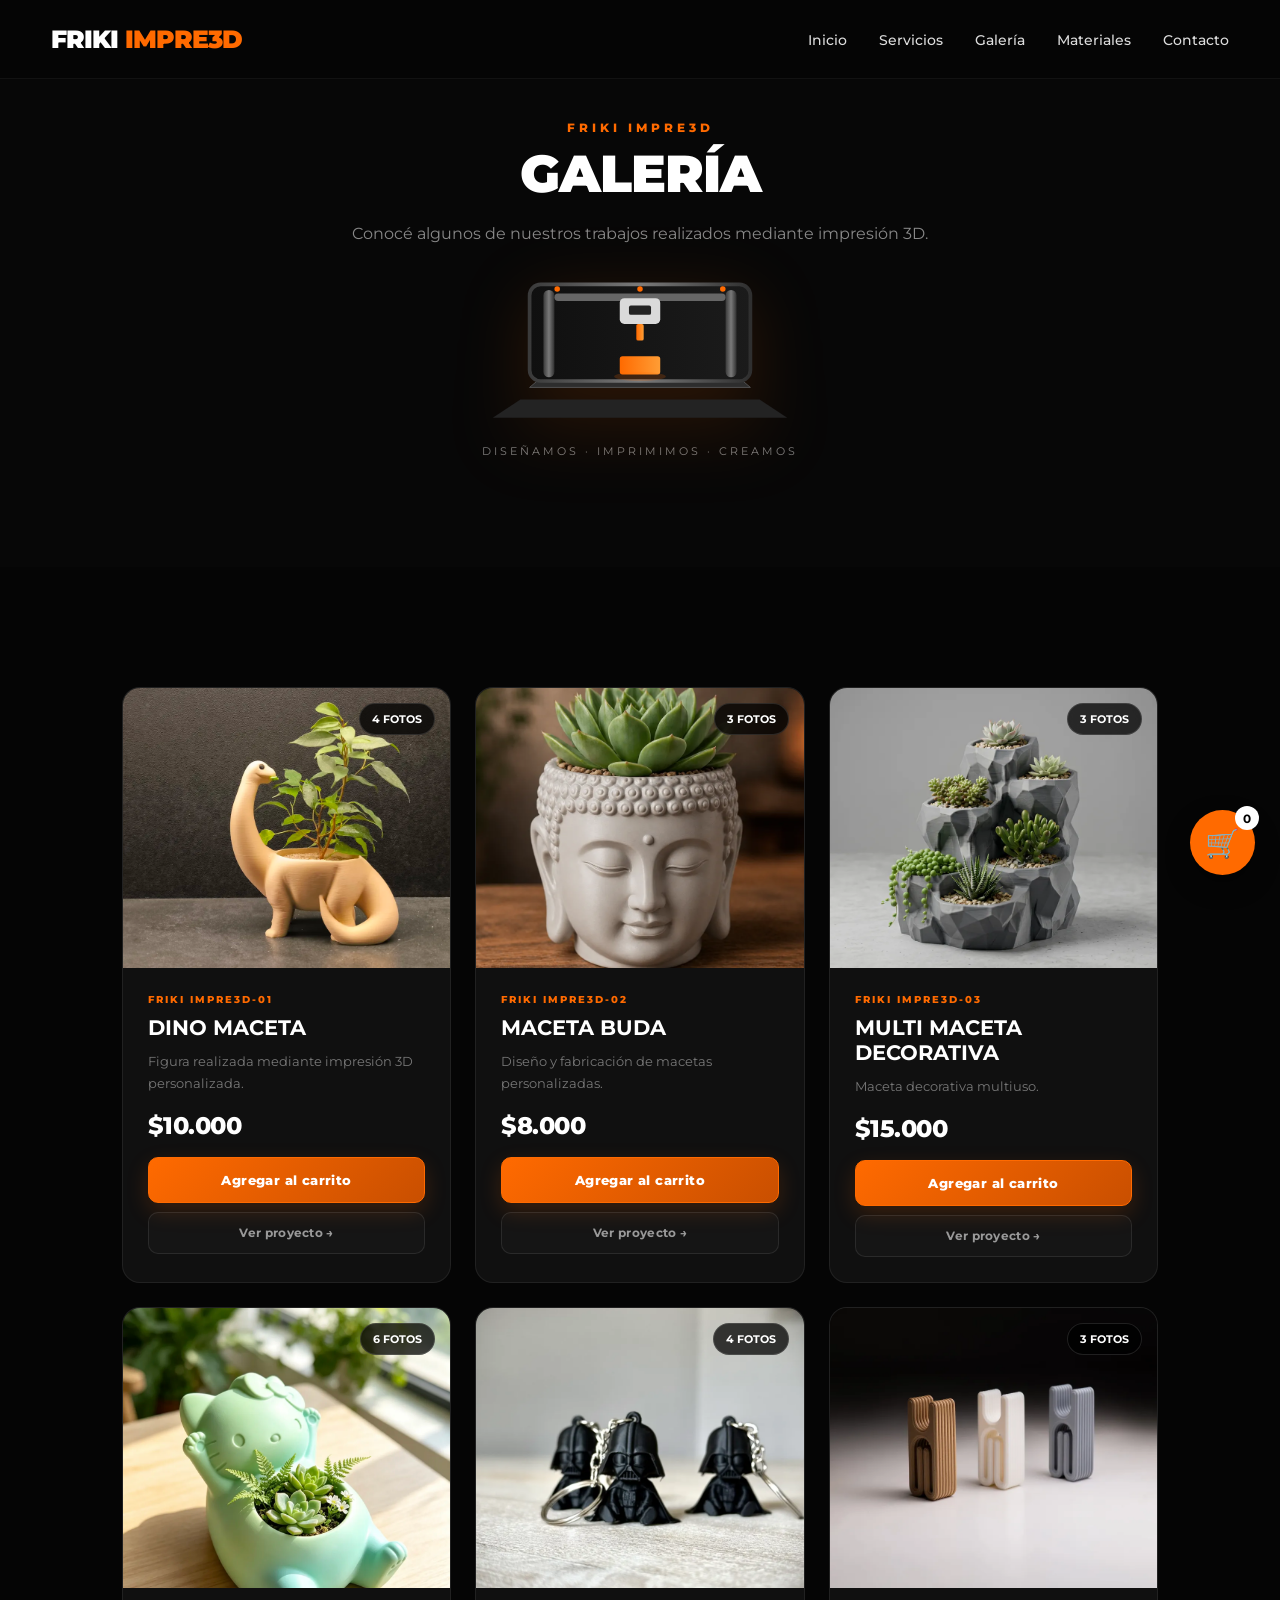
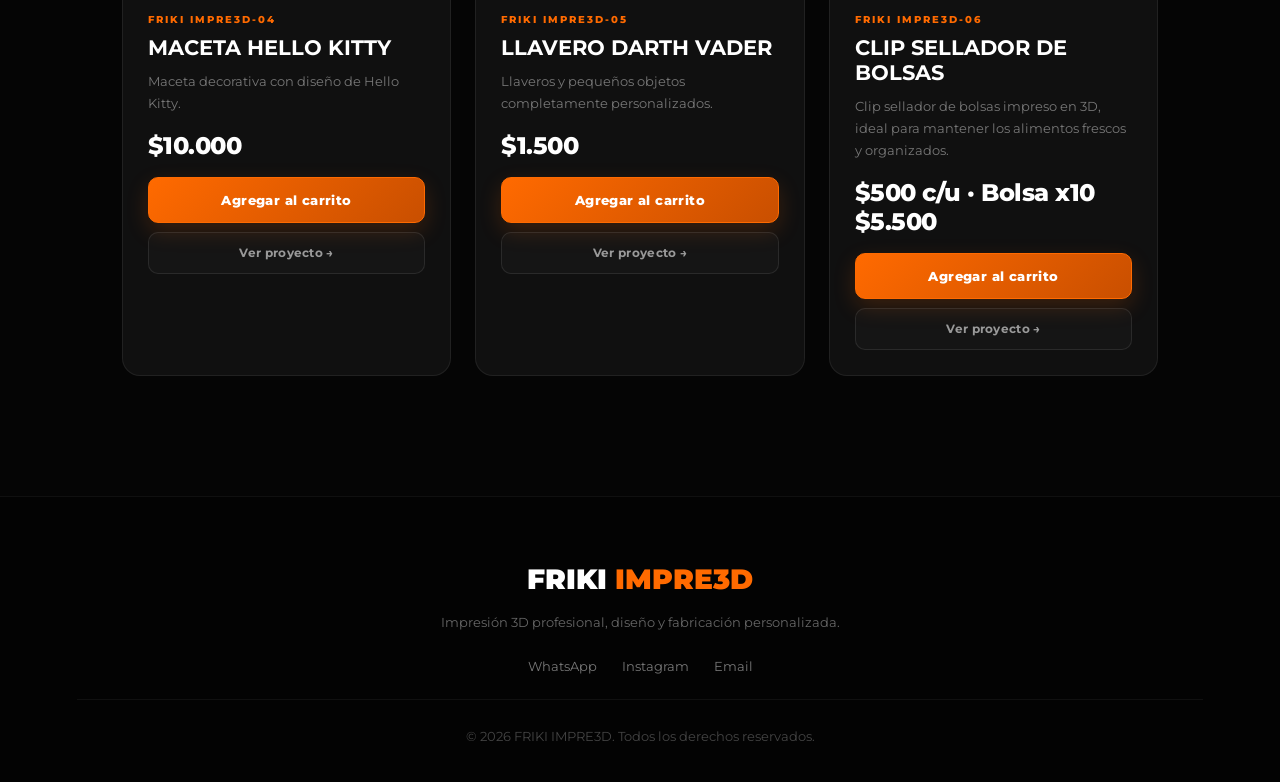
==== galeria.html @ 086f2c97 "diseño terminado" ====
<!DOCTYPE html>
<html lang="es">

<head>

    <meta charset="UTF-8">

    <meta
        name="viewport"
        content="width=device-width, initial-scale=1.0"
    >

    <meta
        name="description"
        content="Galería de trabajos de FRIKI IMPRE3D."
    >

    <meta
        name="theme-color"
        content="#070707"
    >

    <title>
        Galería | FRIKI IMPRE3D
    </title>


    <!-- GOOGLE FONT -->

    <link
        rel="preconnect"
        href="https://fonts.googleapis.com"
    >

    <link
        rel="preconnect"
        href="https://fonts.gstatic.com"
        crossorigin
    >

    <link
        href="https://fonts.googleapis.com/css2?family=Montserrat:wght@300;400;500;600;700;800;900&display=swap"
        rel="stylesheet"
    >


    <!-- CSS PRINCIPAL -->

    <link
        rel="stylesheet"
        href="styles.css"
    >

</head>


<body class="galleryPage">


<!-- =====================================================
     HEADER
===================================================== -->

<header>

    <nav>


        <!-- LOGO -->

        <a
            href="index.html"
            class="logo"
            aria-label="FRIKI IMPRE3D"
        >

            <h1>

                FRIKI

                <span>
                    IMPRE3D
                </span>

            </h1>

        </a>


        <!-- MENÚ -->

        <button
            class="menuButton"
            type="button"
            aria-label="Abrir menú"
            aria-expanded="false"
        >
            ☰
        </button>


        <ul>

            <li>

                <a href="index.html">
                    Inicio
                </a>

            </li>


            <li>

                <a href="index.html#servicios">
                    Servicios
                </a>

            </li>


            <li>

                <a
                    href="galeria.html"
                    class="active"
                >
                    Galería
                </a>

            </li>


            <li>

                <a href="index.html#materiales">
                    Materiales
                </a>

            </li>


            <li>

                <a href="index.html#contacto">
                    Contacto
                </a>

            </li>

        </ul>

    </nav>

</header>



<!-- =====================================================
     GALERÍA
===================================================== -->

<main>


    <section class="galleryPageHero">

        <div class="sectionTitle">

            <span>
                FRIKI IMPRE3D
            </span>


            <h2>
                GALERÍA
            </h2>


            <p>
                Conocé algunos de nuestros trabajos
                realizados mediante impresión 3D.
            </p>

<div class="printerHero">

    <svg class="printer3D" viewBox="0 0 500 180">

        <defs>
            <linearGradient id="frame" x1="0" x2="1">
                <stop offset="0%" stop-color="#3a3a3a"/>
                <stop offset="50%" stop-color="#7a7a7a"/>
                <stop offset="100%" stop-color="#2f2f2f"/>
            </linearGradient>

            <linearGradient id="glass" x1="0" x2="1">
                <stop offset="0%" stop-color="#101010"/>
                <stop offset="100%" stop-color="#1b1b1b"/>
            </linearGradient>

            <linearGradient id="orange" x1="0" x2="1">
                <stop offset="0%" stop-color="#ff6a00"/>
                <stop offset="100%" stop-color="#ff9d35"/>
            </linearGradient>

            <filter id="glow" x="-50%" y="-50%" width="200%" height="200%">
                <feGaussianBlur stdDeviation="3"/>
            </filter>
        </defs>

        <!-- Base -->
        <polygon points="120,145 380,145 410,165 90,165"
                 fill="#232323"/>

        <!-- Cama -->
        <polygon points="150,115 350,115 370,132 130,132"
                 fill="#2d2d2d" stroke="#555" stroke-width="1"/>

        <!-- Marco -->
        <rect x="130" y="20" width="240" height="105" rx="12"
              fill="url(#glass)" stroke="url(#frame)" stroke-width="4"/>

        <!-- Columnas -->
        <rect x="145" y="26" width="12" height="95" rx="6" fill="url(#frame)"/>
        <rect x="343" y="26" width="12" height="95" rx="6" fill="url(#frame)"/>

        <!-- Barra -->
        <rect x="157" y="30" width="186" height="8" rx="4" fill="#666"/>

        <!-- LEDs -->
        <circle cx="160" cy="25" r="3" fill="#ff6a00"/>
        <circle cx="250" cy="25" r="3" fill="#ff6a00"/>
        <circle cx="340" cy="25" r="3" fill="#ff6a00"/>

        <!-- Cabezal -->
        <g class="head3d">
            <rect x="228" y="35" width="44" height="28" rx="5"
                  fill="#dadada"/>
            <rect x="238" y="43" width="24" height="10" rx="2"
                  fill="#222"/>
            <rect x="246" y="63" width="8" height="18" rx="2"
                  fill="url(#orange)"/>
        </g>

        <!-- Filamento -->
        <line x1="250" y1="81" x2="250" y2="103"
              class="filament3d"/>

        <!-- Pieza -->
        <rect x="228" y="98" width="44" height="20" rx="3"
              fill="url(#orange)"/>

        <!-- Glow -->
        <ellipse cx="250" cy="120" rx="28" ry="5"
                 fill="#ff6a00" opacity=".18"/>

    </svg>

    <p>DISEÑAMOS · IMPRIMIMOS · CREAMOS</p>

</div>

        </div>

    </section>



    <!-- =================================================
         PROYECTOS
    ================================================== -->

    <section class="gallery galleryOnly">

        <div class="galleryGrid">



            <!-- PROYECTO 1 -->

            <article
                class="projectCard"
                onclick="openGallery(0)"
            >

                <div class="galleryImage">

                    <img
                        src="images/figura/foto1.jpg"
                        alt="DINO MACETA"
                    >

                    <span class="galleryCounter">
                        4 FOTOS
                    </span>

                </div>



                <div class="projectInfo">

                    <span>
                        FRIKI IMPRE3D-01
                    </span>


                    <h3>
                        DINO MACETA
                    </h3>


                    <p>
                        Figura realizada mediante
                        impresión 3D personalizada.
                    </p>


                    <!-- PRECIO -->

                    <div class="productPrice">
                        $10.000
                    </div>


                    <!-- COMPRAR -->

                    <button
    type="button"
    class="buyButton"
    onclick="event.stopPropagation(); agregarAlCarrito('DINO MACETA', 10000)"
>
    Agregar al carrito
</button>


                    <!-- VER PROYECTO -->

                    <button
                        type="button"
                        class="viewProject"
                        onclick="event.stopPropagation(); openGallery(0)"
                    >
                        Ver proyecto →
                    </button>

                </div>

            </article>



            <!-- PROYECTO 2 -->

            <article
                class="projectCard"
                onclick="openGallery(1)"
            >

                <div class="galleryImage">

                    <img
                        src="images/prototipo/foto1.jpg"
                        alt="Prototipo 3D"
                    >

                    <span class="galleryCounter">
                        3 FOTOS
                    </span>

                </div>



                <div class="projectInfo">

                    <span>
                        FRIKI IMPRE3D-02
                    </span>


                    <h3>
                        MACETA BUDA
                    </h3>


                    <p>
                        Diseño y fabricación de macetas
                        personalizadas.
                    </p>


                    <!-- PRECIO -->

                    <div class="productPrice">
                        $8.000
                    </div>


                    <!-- COMPRAR -->

                    <button
                        type="button"
                        class="buyButton"
                        onclick="event.stopPropagation(); agregarAlCarrito('MACETA BUDA', 8000)"
                    >
                        Agregar al carrito
                    </button>


                    <!-- VER PROYECTO -->

                    <button
                        type="button"
                        class="viewProject"
                        onclick="event.stopPropagation(); openGallery(1)"
                    >
                        Ver proyecto →
                    </button>

                </div>

            </article>



            <!-- PROYECTO 3 -->

            <article
                class="projectCard"
                onclick="openGallery(2)"
            >

                <div class="galleryImage">

                    <img
                        src="images/decoracion/foto1.jpg"
                        alt="Decoración impresa en 3D"
                    >

                    <span class="galleryCounter">
                        3 FOTOS
                    </span>

                </div>



                <div class="projectInfo">

                    <span>
                        FRIKI IMPRE3D-03
                    </span>


                    <h3>
                        MULTI MACETA DECORATIVA
                    </h3>


                    <p>
                        Maceta decorativa multiuso.
                    </p>


                    <!-- PRECIO -->

                    <div class="productPrice">
                        $15.000
                    </div>


                    <!-- COMPRAR -->

                    <button
                        type="button"
                        class="buyButton"
                        onclick="event.stopPropagation(); agregarAlCarrito('MULTI MACETA DECORATIVA', 15000)"
                    >
                        Agregar al carrito
                    </button>


                    <!-- VER PROYECTO -->

                    <button
                        type="button"
                        class="viewProject"
                        onclick="event.stopPropagation(); openGallery(2)"
                    >
                        Ver proyecto →
                    </button>

                </div>

            </article>



            <!-- PROYECTO 4 -->

            <article
                class="projectCard"
                onclick="openGallery(3)"
            >

                <div class="galleryImage">

                    <img
                        src="images/kittymaceta/foto1.jpg"
                        alt="Repuesto impreso en 3D"
                    >

                    <span class="galleryCounter">
                        6 FOTOS
                    </span>

                </div>



                <div class="projectInfo">

                    <span>
                        FRIKI IMPRE3D-04
                    </span>


                    <h3>
                        MACETA HELLO KITTY
                    </h3>


                    <p>
                        Maceta decorativa con diseño de Hello Kitty.
                    </p>


                    <!-- PRECIO -->

                    <div class="productPrice">
                        $10.000
                    </div>


                    <!-- COMPRAR -->

                    <button
                        type="button"
                        class="buyButton"
                        onclick="event.stopPropagation(); agregarAlCarrito('MACETA HELLO KITTY', 10000)"
                    >
                        Agregar al carrito
                    </button>


                    <!-- VER PROYECTO -->

                    <button
                        type="button"
                        class="viewProject"
                        onclick="event.stopPropagation(); openGallery(3)"
                    >
                        Ver proyecto →
                    </button>

                </div>

            </article>



            <!-- PROYECTO 5 -->

            <article
                class="projectCard"
                onclick="openGallery(4)"
            >

                <div class="galleryImage">

                    <img
                        src="images/llavero/foto1.jpg"
                        alt="Llavero personalizado"
                    >

                    <span class="galleryCounter">
                        4 FOTOS
                    </span>

                </div>



                <div class="projectInfo">

                    <span>
                        FRIKI IMPRE3D-05
                    </span>


                    <h3>
                        LLAVERO DARTH VADER
                    </h3>


                    <p>
                        Llaveros y pequeños objetos
                        completamente personalizados.
                    </p>


                    <!-- PRECIO -->

                    <div class="productPrice">
                        $1.500
                    </div>


                    <!-- COMPRAR -->

                    <button
                        type="button"
                        class="buyButton"
                        onclick="event.stopPropagation(); agregarAlCarrito('LLAVERO DARTH VADER', 1500)"
                    >
                        Agregar al carrito
                    </button>


                    <!-- VER PROYECTO -->

                    <button
                        type="button"
                        class="viewProject"
                        onclick="event.stopPropagation(); openGallery(4)"
                    >
                        Ver proyecto →
                    </button>

                </div>

            </article>



            <!-- PROYECTO 6 -->

            <article
                class="projectCard"
                onclick="openGallery(5)"
            >

                <div class="galleryImage">

                    <img
                        src="images/clip/foto1.jpg"
                        alt="CLIP SELLADOR DE BOLSAS"
                    >

                    <span class="galleryCounter">
                        3 FOTOS
                    </span>

                </div>



                <div class="projectInfo">

                    <span>
                        FRIKI IMPRE3D-06
                    </span>


                    <h3>
                        CLIP SELLADOR DE BOLSAS
                    </h3>


                    <p>
                        Clip sellador de bolsas impreso en 3D, ideal para mantener los alimentos frescos y organizados.
                    </p>


                    <!-- PRECIO -->

                    <div class="productPrice">
                        $500 c/u · Bolsa x10 $5.500
                    </div>


                    <!-- COMPRAR -->

                    <button
                        type="button"
                        class="buyButton"
                        onclick="event.stopPropagation(); agregarAlCarrito('CLIP SELLADOR DE BOLSAS', 500)"
                    >
                        Agregar al carrito
                    </button>


                    <!-- VER PROYECTO -->

                    <button
                        type="button"
                        class="viewProject"
                        onclick="event.stopPropagation(); openGallery(5)"
                    >
                        Ver proyecto →
                    </button>

                </div>

            </article>



        </div>

    </section>


</main>



<!-- =====================================================
     FOOTER
===================================================== -->

<footer>


    <div class="footerLogo">

        <h2>

            FRIKI

            <span>
                IMPRE3D
            </span>

        </h2>

    </div>



    <p>
        Impresión 3D profesional,
        diseño y fabricación personalizada.
    </p>



    <div class="footerSocial">

        <a href="index.html#contacto">
            WhatsApp
        </a>

        <a href="#">
            Instagram
        </a>

        <a href="index.html#contacto">
            Email
        </a>

    </div>



    <p class="copyright">

        © 2026 FRIKI IMPRE3D.
        Todos los derechos reservados.

    </p>


</footer>



<!-- =====================================================
     MODAL DE GALERÍA
===================================================== -->

<div
    class="galleryModal"
    id="galleryModal"
>


    <div class="modalBackground"></div>


    <div class="modalContent">


        <button
            type="button"
            class="closeGallery"
            onclick="closeGallery()"
            aria-label="Cerrar galería"
        >
            ×
        </button>



        <div class="modalHeader">

            <span id="modalCategory">
                TRABAJO
            </span>


            <h2 id="modalTitle">
                Proyecto
            </h2>

        </div>



        <div class="mainPhoto">


            <img
                id="modalImage"
                src=""
                alt="Imagen del proyecto"
            >



            <button
                type="button"
                class="galleryArrow prev"
                onclick="previousPhoto(event)"
                aria-label="Foto anterior"
            >
                ‹
            </button>



            <button
                type="button"
                class="galleryArrow next"
                onclick="nextPhoto(event)"
                aria-label="Foto siguiente"
            >
                ›
            </button>


        </div>



        <div
            class="photoCounter"
            id="photoCounter"
        >
            1 / 1
        </div>



        <div
            class="thumbnails"
            id="thumbnails"
        ></div>


    </div>

</div>



<!-- =====================================================
     JAVASCRIPT
===================================================== -->
<!-- CARRITO -->

<div class="cartButton" onclick="toggleCarrito()">
    🛒 <span id="cartCount">0</span>
</div>

<div id="carritoPanel" class="carritoPanel">

    <div class="carritoHeader">
        <h3>Mi carrito</h3>
        <button onclick="toggleCarrito()">✕</button>
    </div>

    <div id="listaCarrito" class="listaCarrito">
        <p class="carritoVacio">Tu carrito está vacío</p>
    </div>

    <div class="carritoFooter">

        <h3>
            Total: $<span id="totalCarrito">0</span>
        </h3>

        <button class="btn" onclick="finalizarCompra()">
            Finalizar compra
        </button>

    </div>

</div>

<script src="script.js"></script>


</body>

</html>
---- styles.css ----
/* =========================================================
   FRIKI IMPRE3D
   STYLES.CSS COMPLETO
   Versión limpia y optimizada
========================================================= */


/* =========================================================
   VARIABLES
========================================================= */

:root {

    --orange: #ff6a00;
    --orange-light: #ff8a32;
    --orange-dark: #c94f00;

    --black: #050505;
    --black2: #090909;
    --black3: #101010;
    --black4: #151515;

    --gray: #999;
    --gray-light: #c8c8c8;

    --border: rgba(255,255,255,.08);
    --orange-border: rgba(255,106,0,.35);

    --shadow:
        0 20px 60px rgba(0,0,0,.5);
}


/* =========================================================
   RESET
========================================================= */

* {
    margin: 0;
    padding: 0;
    box-sizing: border-box;
}

html {
    scroll-behavior: smooth;
}

body {

    font-family:
        'Montserrat',
        sans-serif;

    background: #070707;

    color: #fff;

    overflow-x: hidden;
}

body::-webkit-scrollbar {
    width: 8px;
}

body::-webkit-scrollbar-track {
    background: #050505;
}

body::-webkit-scrollbar-thumb {

    background: #292929;

    border-radius: 10px;
}

body::-webkit-scrollbar-thumb:hover {
    background: var(--orange);
}

img {
    max-width: 100%;
    display: block;
}

button,
input,
textarea {
    font-family: inherit;
}

a {
    color: inherit;
}


/* =========================================================
   LOADER
========================================================= */

#loader {

    position: fixed;

    inset: 0;

    width: 100%;
    height: 100vh;

    min-height: 600px;

    z-index: 99999;

    display: flex;

    flex-direction: column;

    justify-content: center;

    align-items: center;

    overflow: hidden;

    background:

        radial-gradient(
            circle at center,
            rgba(255,106,0,.07),
            transparent 30%
        ),

        #030303;

    opacity: 1;

    visibility: visible;

    transition:
        opacity 1.2s ease,
        visibility 1.2s ease;
}

#loader.hidden {

    opacity: 0;

    visibility: hidden;

    pointer-events: none;
}


/* =========================================================
   FONDO DEL LOADER
========================================================= */

.loaderBackground {

    position: absolute;

    inset: 0;

    background:

        linear-gradient(
            rgba(255,255,255,.015) 1px,
            transparent 1px
        ),

        linear-gradient(
            90deg,
            rgba(255,255,255,.015) 1px,
            transparent 1px
        );

    background-size: 50px 50px;

    mask-image:

        linear-gradient(
            to bottom,
            transparent,
            #000,
            transparent
        );

    pointer-events: none;
}


/* =========================================================
   IMPRESORA
========================================================= */

.printer {

    position: relative;

    width: min(720px,90vw);

    height: 430px;

    border-radius: 18px;

    background:

        linear-gradient(
            145deg,
            #171717,
            #090909
        );

    border:
        1px solid
        rgba(255,255,255,.1);

    box-shadow:

        0 35px 100px
        rgba(0,0,0,.8),

        inset 0 1px 0
        rgba(255,255,255,.05);

    overflow: hidden;
}

.printer::before {

    content: "";

    position: absolute;

    inset: -2px;

    border-radius: 20px;

    border:
        1px solid
        rgba(255,106,0,.18);

    pointer-events: none;
}


/* =========================================================
   MARCO
========================================================= */

.frameLeft,
.frameRight,
.frameTop {

    position: absolute;

    background:

        linear-gradient(
            90deg,
            #202020,
            #444,
            #171717
        );

    box-shadow:
        0 0 15px rgba(0,0,0,.8);
}

.frameLeft {

    left: 34px;
    top: 25px;

    width: 14px;
    height: 340px;

    border-radius: 8px;
}

.frameRight {

    right: 34px;
    top: 25px;

    width: 14px;
    height: 340px;

    border-radius: 8px;
}

.frameTop {

    left: 34px;
    top: 25px;

    width: calc(100% - 68px);
    height: 14px;

    border-radius: 8px;
}


/* =========================================================
   RIEL
========================================================= */

.rail {

    position: absolute;

    top: 76px;
    left: 70px;

    width: calc(100% - 140px);
    height: 7px;

    border-radius: 10px;

    background:

        linear-gradient(
            90deg,
            #292929,
            #555,
            #292929
        );

    box-shadow:

        0 2px 8px
        rgba(0,0,0,.8),

        0 0 5px
        rgba(255,255,255,.08);
}


/* =========================================================
   CABEZAL
========================================================= */

.head {

    position: absolute;

    top: 56px;
    left: 8%;

    width: 72px;
    height: 88px;

    transform: translateX(-50%);

    z-index: 10;

    border-radius:
        9px 9px 13px 13px;

    background:

        linear-gradient(
            145deg,
            #303030,
            #111
        );

    border:
        1px solid
        #454545;

    box-shadow:

        0 8px 18px
        rgba(0,0,0,.8),

        inset 0 1px 0
        rgba(255,255,255,.1);

    transition:
        left .05s linear;
}


/* =========================================================
   PARTE FRONTAL DEL CABEZAL
========================================================= */

.head::before {

    content: "";

    position: absolute;

    left: 10px;
    right: 10px;

    top: 12px;

    height: 38px;

    border-radius: 6px;

    background:

        linear-gradient(
            180deg,
            #191919,
            #080808
        );

    border:
        1px solid
        rgba(255,255,255,.06);
}


/* =========================================================
   FAN
========================================================= */

.fan {

    position: absolute;

    z-index: 3;

    top: 17px;
    left: 50%;

    width: 30px;
    height: 30px;

    transform: translateX(-50%);

    border-radius: 50%;

    border:
        3px solid
        #333;

    background: #080808;

    box-shadow:
        inset 0 0 8px #000;
}

.fan::before,
.fan::after {

    content: "";

    position: absolute;

    left: 50%;
    top: 50%;

    width: 18px;
    height: 4px;

    border-radius: 4px;

    background: #555;

    transform:
        translate(-50%,-50%)
        rotate(45deg);
}

.fan::after {

    transform:
        translate(-50%,-50%)
        rotate(-45deg);
}


/* =========================================================
   BOQUILLA
========================================================= */

.nozzle {

    position: absolute;

    z-index: 5;

    left: 50%;
    bottom: -22px;

    width: 20px;
    height: 25px;

    transform: translateX(-50%);

    background:

        linear-gradient(
            90deg,
            #555,
            #222,
            #666
        );

    clip-path:

        polygon(
            15% 0,
            85% 0,
            85% 65%,
            58% 65%,
            58% 100%,
            42% 100%,
            42% 65%,
            15% 65%
        );

    filter:
        drop-shadow(
            0 0 5px
            rgba(255,106,0,.6)
        );
}

.nozzle::after {

    content: "";

    position: absolute;

    bottom: 0;
    left: 50%;

    width: 7px;
    height: 7px;

    transform: translateX(-50%);

    border-radius: 50%;

    background: var(--orange);

    box-shadow:
        0 0 12px
        var(--orange);
}


/* =========================================================
   FILAMENTO
========================================================= */

.filament {

    position: absolute;

    z-index: 4;

    left: 50%;
    bottom: -75px;

    width: 5px;
    height: 55px;

    transform: translateX(-50%);

    transform-origin: top center;

    border-radius: 10px;

    background:

        linear-gradient(
            to bottom,
            #fff3df 0%,
            var(--orange) 18%,
            #ff7200 55%,
            #d94d00 100%
        );

    box-shadow:

        0 0 5px
        rgba(255,106,0,.9),

        0 0 12px
        rgba(255,106,0,.5);

    opacity: 0;
}


/* =========================================================
   MATERIAL RECIÉN IMPRESO
========================================================= */

.filament::after {

    content: "";

    position: absolute;

    left: 50%;
    bottom: -3px;

    width: 12px;
    height: 5px;

    transform: translateX(-50%);

    border-radius: 50%;

    background: var(--orange);

    box-shadow:

        0 0 8px
        var(--orange),

        0 0 18px
        rgba(255,106,0,.6);

    animation:
        depositedPlastic
        .3s
        ease-in-out
        infinite alternate;
}

@keyframes depositedPlastic {

    from {

        width: 8px;

        opacity: .6;
    }

    to {

        width: 16px;

        opacity: 1;
    }
}


/* =========================================================
   HUMO
========================================================= */

.smoke {

    position: absolute;

    left: 50%;
    bottom: -10px;

    width: 9px;
    height: 9px;

    border-radius: 50%;

    background:
        rgba(255,255,255,.12);

    filter: blur(4px);

    opacity: .4;
}

.smoke1 {

    animation:
        smokeAnimation
        2s
        infinite;
}

.smoke2 {

    animation:
        smokeAnimation
        2.4s
        .5s
        infinite;
}

@keyframes smokeAnimation {

    0% {

        opacity: 0;

        transform:
            translate(-50%,0)
            scale(.5);
    }

    25% {
        opacity: .35;
    }

    100% {

        opacity: 0;

        transform:
            translate(
                calc(-50% + 18px),
                -55px
            )
            scale(2.5);
    }
}


/* =========================================================
   CAMA
========================================================= */

.bed {

    position: absolute;

    left: 70px;
    right: 70px;
    bottom: 38px;

    height: 100px;

    border-radius:
        8px 8px 4px 4px;

    background:

        linear-gradient(
            180deg,
            #303030,
            #151515
        );

    border:
        1px solid
        #444;

    box-shadow:

        0 10px 20px
        rgba(0,0,0,.8),

        inset 0 3px 5px
        rgba(255,255,255,.05);
}


/* =========================================================
   GRID
========================================================= */

.grid {

    position: absolute;

    inset: 0;

    opacity: .25;

    background-image:

        linear-gradient(
            rgba(255,255,255,.12) 1px,
            transparent 1px
        ),

        linear-gradient(
            90deg,
            rgba(255,255,255,.12) 1px,
            transparent 1px
        );

    background-size: 25px 25px;
}


/* =========================================================
   ÁREA IMPRESA
========================================================= */

.printedArea {

    position: absolute;

    left: 12%;
    right: 12%;
    bottom: 15px;

    height: 60px;

    display: flex;

    align-items: flex-end;
    justify-content: center;

    overflow: hidden;
}


/* =========================================================
   LOGO IMPRESO
========================================================= */

#logoPrint {

    position: relative;

    z-index: 4;

    margin: 0;
    padding: 0;

    font-size:
        clamp(24px,5vw,46px);

    font-weight: 900;

    letter-spacing: 2px;

    color: var(--orange);

    line-height: 1;

    text-align: center;

    white-space: nowrap;

    text-shadow:

        0 0 6px
        rgba(255,106,0,.6),

        0 0 18px
        rgba(255,106,0,.25);

    opacity: 1;
}


/* =========================================================
   FILAMENTO DEPOSITADO
========================================================= */

.printedFilament {

    position: absolute;

    left: 12%;
    bottom: 12px;

    width: 0%;
    height: 5px;

    border-radius: 10px;

    background:

        linear-gradient(
            90deg,
            #c94f00,
            #ff6a00,
            #ff9b52,
            #ff6a00
        );

    box-shadow:

        0 0 6px
        rgba(255,106,0,.8),

        0 0 14px
        rgba(255,106,0,.35);

    opacity: .95;

    z-index: 3;

    transform-origin: left center;
}

.printedFilament::before,
.printedFilament::after {

    content: "";

    position: absolute;

    left: 0;

    width: 100%;
    height: 3px;

    border-radius: 10px;

    background: var(--orange);

    opacity: .5;
}

.printedFilament::before {
    top: -4px;
}

.printedFilament::after {
    top: 5px;
}


/* =========================================================
   LEDS
========================================================= */

.led {

    position: absolute;

    width: 8px;
    height: 8px;

    border-radius: 50%;

    z-index: 20;

    background: #333;

    box-shadow:
        inset 0 0 3px #000;
}

.led1 {

    top: 45px;
    left: 54px;
}

.led2 {

    top: 45px;
    right: 54px;
}

.led3 {

    top: 45px;
    left: 50%;

    transform: translateX(-50%);
}

#loader.printing .led {

    background: var(--orange);

    box-shadow:
        0 0 10px
        var(--orange);
}


/* =========================================================
   PANEL DE CARGA
========================================================= */

.loadingPanel {

    width: min(620px,88vw);

    margin-top: 40px;

    text-align: center;
}

.loadingPanel h2 {

    margin: 0 0 10px;

    font-size:
        clamp(17px,2vw,24px);

    font-weight: 800;

    letter-spacing: 3px;

    color: #fff;
}

.loadingPanel p {

    margin-bottom: 22px;

    color: #777;

    font-size: 13px;
}


/* =========================================================
   PROGRESO
========================================================= */

.progress {

    width: 100%;
    height: 10px;

    overflow: hidden;

    border-radius: 20px;

    background: #1a1a1a;

    border:
        1px solid
        rgba(255,255,255,.06);

    box-shadow:
        inset 0 2px 5px
        rgba(0,0,0,.8);
}

.progressBar {

    width: 0%;
    height: 100%;

    border-radius: 20px;

    background:

        linear-gradient(
            90deg,
            var(--orange-dark),
            var(--orange),
            #ffad72
        );

    box-shadow:
        0 0 12px
        rgba(255,106,0,.8);

    transition:
        width .08s linear;
}

#percent {

    display: block;

    margin-top: 10px;

    color: var(--orange);

    font-weight: 700;

    font-size: 13px;
}


/* =========================================================
   EFECTO FINAL LOADER
========================================================= */

#loader.finished {

    background:

        radial-gradient(
            circle,
            rgba(255,106,0,.12),
            #030303 55%
        );
}

#loader.finished .printer {

    animation:
        printerFinish
        1s
        ease;
}

@keyframes printerFinish {

    0% {

        transform: scale(1);
    }

    50% {

        transform: scale(1.025);

        box-shadow:

            0 35px 100px
            rgba(255,106,0,.2);
    }

    100% {

        transform: scale(1);
    }
}


/* =========================================================
   SITIO
========================================================= */

#site {

    min-height: 100vh;

    opacity: 0;

    visibility: hidden;

    transform: translateY(15px);

    background: #070707;

    transition:

        opacity 1.2s ease,
        transform 1.2s ease,
        visibility 1.2s ease;
}

#site.siteVisible {

    opacity: 1;

    visibility: visible;

    transform: translateY(0);
}


/* =========================================================
   HEADER
========================================================= */

header {

    position: fixed;

    top: 0;
    left: 0;

    width: 100%;

    z-index: 5000;

    background:
        rgba(5,5,5,.82);

    backdrop-filter: blur(18px);
    -webkit-backdrop-filter: blur(18px);

    border-bottom:
        1px solid
        rgba(255,255,255,.05);
}

nav {

    width: min(1200px,92%);

    min-height: 78px;

    margin: auto;

    display: flex;

    align-items: center;

    justify-content: space-between;
}


/* =========================================================
   LOGO NAV
========================================================= */

.logo {
    text-decoration: none;
}

.logo h1 {

    font-size: 25px;

    font-weight: 900;

    letter-spacing: -1px;
}

.logo h1 span {
    color: var(--orange);
}


/* =========================================================
   MENU
========================================================= */

nav ul {

    display: flex;

    align-items: center;

    gap: 32px;

    list-style: none;
}

nav ul a {

    position: relative;

    text-decoration: none;

    color: #ddd;

    font-size: 14px;

    font-weight: 500;

    transition: .3s;
}

nav ul a::after {

    content: "";

    position: absolute;

    left: 0;
    bottom: -8px;

    width: 0;
    height: 2px;

    background: var(--orange);

    transition: .3s;
}

nav ul a:hover {
    color: #fff;
}

nav ul a:hover::after {
    width: 100%;
}


/* =========================================================
   MOBILE MENU
========================================================= */

.menuButton {

    display: none;

    border: 0;

    background: none;

    color: #fff;

    font-size: 28px;

    cursor: pointer;
}


/* =========================================================
   HERO
========================================================= */

.hero {

    position: relative;

    min-height: 100vh;

    display: flex;

    align-items: center;
    justify-content: center;

    overflow: hidden;

    background:

        radial-gradient(
            circle at 75% 50%,
            rgba(255,106,0,.12),
            transparent 30%
        ),

        radial-gradient(
            circle at 20% 30%,
            rgba(255,255,255,.04),
            transparent 30%
        ),

        #060606;
}

.hero::before {

    content: "";

    position: absolute;

    inset: 0;

    background-image:

        linear-gradient(
            rgba(255,255,255,.025) 1px,
            transparent 1px
        ),

        linear-gradient(
            90deg,
            rgba(255,255,255,.025) 1px,
            transparent 1px
        );

    background-size: 60px 60px;

    mask-image:

        linear-gradient(
            to bottom,
            transparent,
            #000 25%,
            #000 75%,
            transparent
        );
}

.heroOverlay {

    position: absolute;

    inset: 0;

    background:

        radial-gradient(
            ellipse at center,
            transparent 20%,
            rgba(0,0,0,.7) 100%
        );
}

.heroContent {

    position: relative;

    z-index: 3;

    width: min(900px,90%);

    text-align: center;

    padding-top: 80px;
}

.miniTitle {

    display: inline-block;

    margin-bottom: 20px;

    color: var(--orange);

    font-size: 13px;

    font-weight: 800;

    letter-spacing: 4px;
}

.hero h2 {

    max-width: 900px;

    margin: auto;

    font-size:
        clamp(42px,7vw,82px);

    line-height: .98;

    font-weight: 900;

    letter-spacing: -3px;
}

.hero p {

    max-width: 720px;

    margin: 28px auto 35px;

    color: #aaa;

    font-size:
        clamp(15px,2vw,18px);

    line-height: 1.8;
}

.heroButtons {

    display: flex;

    justify-content: center;

    gap: 15px;

    flex-wrap: wrap;
}

.heroPrinterGlow {

    position: absolute;

    width: 500px;
    height: 500px;

    right: -150px;
    top: 30%;

    border-radius: 50%;

    background:
        rgba(255,106,0,.08);

    filter: blur(80px);

    pointer-events: none;
}


/* =========================================================
   BOTONES
========================================================= */

.btn,
.btnSecondary {

    display: inline-flex;

    align-items: center;
    justify-content: center;

    min-height: 52px;

    padding: 0 28px;

    border-radius: 10px;

    text-decoration: none;

    font-size: 14px;

    font-weight: 800;

    transition:

        transform .25s ease,
        box-shadow .25s ease,
        background .25s ease,
        border-color .25s ease;
}

.btn {

    background: var(--orange);

    color: #fff;

    border:
        1px solid
        var(--orange);

    box-shadow:
        0 10px 30px
        rgba(255,106,0,.18);
}

.btn:hover {

    transform: translateY(-3px);

    background: var(--orange-light);

    box-shadow:
        0 15px 40px
        rgba(255,106,0,.35);
}

.btnSecondary {

    color: #fff;

    background:
        rgba(255,255,255,.03);

    border:
        1px solid
        rgba(255,255,255,.15);
}

.btnSecondary:hover {

    transform: translateY(-3px);

    border-color: var(--orange);

    color: var(--orange);
}


/* =========================================================
   SECCIONES
========================================================= */

section {

    position: relative;

    padding: 120px 6%;
}


/* =========================================================
   TITULOS
========================================================= */

.sectionTitle {

    max-width: 850px;

    margin: 0 auto 65px;

    text-align: center;
}

.sectionTitle > span {

    display: block;

    margin-bottom: 12px;

    color: var(--orange);

    font-size: 12px;

    font-weight: 800;

    letter-spacing: 4px;
}

.sectionTitle h2 {

    margin-bottom: 18px;

    font-size:
        clamp(32px,5vw,52px);

    line-height: 1.05;

    font-weight: 900;

    letter-spacing: -1px;
}

.sectionTitle p {

    color: #888;

    line-height: 1.8;
}


/* =========================================================
   SERVICIOS
========================================================= */

.services {

    background:

        linear-gradient(
            180deg,
            #070707,
            #0b0b0b
        );
}

.cards {

    width: min(1200px,100%);

    margin: auto;

    display: grid;

    grid-template-columns:
        repeat(
            auto-fit,
            minmax(240px,1fr)
        );

    gap: 20px;
}

.card {

    position: relative;

    padding: 35px 30px;

    min-height: 210px;

    border-radius: 16px;

    background:

        linear-gradient(
            145deg,
            #151515,
            #0c0c0c
        );

    border:
        1px solid
        rgba(255,255,255,.07);

    overflow: hidden;

    transition:

        transform .35s ease,
        border-color .35s ease,
        box-shadow .35s ease;
}

.card::before {

    content: "";

    position: absolute;

    left: 0;
    top: 0;

    width: 100%;
    height: 2px;

    background:

        linear-gradient(
            90deg,
            transparent,
            var(--orange),
            transparent
        );

    opacity: 0;

    transition: .35s;
}

.card:hover {

    transform: translateY(-10px);

    border-color:
        rgba(255,106,0,.35);

    box-shadow:
        0 20px 50px
        rgba(0,0,0,.45);
}

.card:hover::before {
    opacity: 1;
}

.card .icon {

    width: 50px;
    height: 50px;

    margin-bottom: 20px;

    display: flex;

    align-items: center;
    justify-content: center;

    border-radius: 12px;

    background:
        rgba(255,106,0,.08);

    border:
        1px solid
        rgba(255,106,0,.15);

    font-size: 24px;
}

.card h3 {

    margin-bottom: 12px;

    color: #fff;

    font-size: 20px;
}

.card p {

    color: #858585;

    font-size: 14px;

    line-height: 1.7;
}


/* =========================================================
   STATS
========================================================= */

.stats {

    width: min(1000px,100%);

    margin: 70px auto 0;

    display: grid;

    grid-template-columns:
        repeat(4,1fr);

    gap: 20px;
}

.stat {

    padding: 25px;

    text-align: center;

    border-top:
        1px solid
        rgba(255,106,0,.25);
}

.stat strong {

    display: block;

    margin-bottom: 8px;

    color: var(--orange);

    font-size:
        clamp(32px,5vw,48px);

    font-weight: 900;
}

.stat span {

    color: #777;

    font-size: 13px;
}


/* =========================================================
   GALERÍA
========================================================= */

.gallery {
    background: #050505;
}

.galleryGrid {

    width: min(1200px,92%);

    margin: auto;

    display: grid;

    grid-template-columns:
        repeat(3,1fr);

    gap: 24px;
}

.projectCard {

    position: relative;

    padding: 0;

    overflow: hidden;

    cursor: pointer;

    background: #101010;

    border:
        1px solid
        rgba(255,255,255,.07);

    border-radius: 18px;

    transition:

        transform .35s ease,
        border-color .35s ease,
        box-shadow .35s ease;
}

.projectCard:hover {

    transform: translateY(-8px);

    border-color:
        rgba(255,106,0,.45);

    box-shadow:
        0 25px 60px
        rgba(0,0,0,.55);
}

.galleryImage {

    position: relative;

    width: 100%;
    height: 280px;

    overflow: hidden;

    background: #151515;
}

.galleryImage img {

    width: 100%;
    height: 100%;

    object-fit: cover;

    transition:

        transform .6s ease,
        filter .6s ease;
}

.projectCard:hover
.galleryImage img {

    transform: scale(1.08);

    filter: brightness(.72);
}

.galleryCounter {

    position: absolute;

    top: 15px;
    right: 15px;

    z-index: 3;

    padding: 8px 12px;

    border-radius: 20px;

    background:
        rgba(0,0,0,.75);

    border:
        1px solid
        rgba(255,255,255,.12);

    backdrop-filter: blur(10px);

    color: #fff;

    font-size: 11px;

    font-weight: 700;
}

.projectInfo {
    padding: 25px;
}

.projectInfo > span {

    display: block;

    margin-bottom: 9px;

    color: var(--orange);

    font-size: 10px;

    font-weight: 800;

    letter-spacing: 2px;
}

.projectInfo h3 {

    margin-bottom: 10px;

    color: #fff;

    font-size: 21px;
}

.projectInfo p {

    margin-bottom: 18px;

    color: #777;

    font-size: 13px;

    line-height: 1.7;
}


/* =========================================================
   BOTÓN VER PROYECTO
========================================================= */

.viewProject {

    width: 100%;

    min-height: 42px;

    margin-top: 9px;

    padding: 0 16px;

    display: flex;

    align-items: center;
    justify-content: center;

    border:
        1px solid
        rgba(255,255,255,.09);

    border-radius: 10px;

    background:
        rgba(255,255,255,.025);

    color: #999;

    font-family: inherit;

    font-size: 12px;

    font-weight: 700;

    letter-spacing: .3px;

    cursor: pointer;

    transition:

        color .25s ease,
        background .25s ease,
        border-color .25s ease,
        transform .25s ease;
}

.viewProject:hover {

    transform: translateY(-1px);

    color: var(--orange);

    background:
        rgba(255,106,0,.06);

    border-color:
        rgba(255,106,0,.3);
}


/* =========================================================
   PRODUCTOS — PRECIO Y BOTÓN COMPRAR
========================================================= */

.productPrice {

    margin-top: 18px;

    color: #fff;

    font-size: 24px;

    font-weight: 800;

    letter-spacing: -.5px;

    line-height: 1.2;

    white-space: normal;
}

.buyButton {

    width: 100%;

    min-height: 46px;

    margin-top: 16px;

    display: flex;

    align-items: center;
    justify-content: center;

    gap: 9px;

    padding: 0 20px;

    border:
        1px solid
        var(--orange);

    border-radius: 10px;

    background:

        linear-gradient(
            135deg,
            var(--orange),
            var(--orange-dark)
        );

    color: #fff;

    font-family: inherit;

    font-size: 13px;

    font-weight: 800;

    letter-spacing: .4px;

    cursor: pointer;

    box-shadow:
        0 8px 22px
        rgba(255,106,0,.18);

    transition:

        transform .25s ease,
        box-shadow .25s ease,
        background .25s ease,
        border-color .25s ease;
}

.buyButton:hover {

    transform: translateY(-2px);

    background:

        linear-gradient(
            135deg,
            var(--orange-light),
            var(--orange)
        );

    border-color: var(--orange-light);

    box-shadow:
        0 12px 30px
        rgba(255,106,0,.32);
}

.buyButton:active {

    transform: translateY(0);

    box-shadow:
        0 6px 16px
        rgba(255,106,0,.18);
}


/* =========================================================
   MATERIALES
========================================================= */

.materials {
    background: #090909;
}


/* =========================================================
   WHY
========================================================= */

.why {

    background:

        linear-gradient(
            180deg,
            #080808,
            #0d0d0d
        );
}

.whyGrid {

    width: min(1100px,100%);

    margin: auto;

    display: grid;

    grid-template-columns:
        repeat(2,1fr);

    gap: 20px;
}

.whyGrid > div {

    padding: 30px;

    border:
        1px solid
        rgba(255,255,255,.06);

    border-radius: 14px;

    background:
        rgba(255,255,255,.02);

    transition: .3s;
}

.whyGrid > div:hover {

    border-color:
        rgba(255,106,0,.25);

    transform: translateY(-5px);
}

.whyGrid h3 {

    margin-bottom: 12px;

    color: var(--orange);

    font-size: 17px;
}

.whyGrid p {

    color: #888;

    line-height: 1.7;

    font-size: 14px;
}


/* =========================================================
   CONTACTO
========================================================= */

.contact {
    background: #050505;
}

.contactContainer {

    width: min(1100px,100%);

    margin: auto;

    display: grid;

    grid-template-columns:
        1.1fr .9fr;

    gap: 30px;
}

.contactForm {

    display: flex;

    flex-direction: column;

    gap: 15px;
}

.contactForm input,
.contactForm textarea {

    width: 100%;

    padding: 17px 18px;

    border:
        1px solid
        rgba(255,255,255,.08);

    border-radius: 10px;

    outline: none;

    background: #111;

    color: #fff;

    font-size: 14px;

    transition: .3s;
}

.contactForm textarea {

    resize: vertical;

    min-height: 150px;
}

.contactForm input::placeholder,
.contactForm textarea::placeholder {
    color: #666;
}

.contactForm input:focus,
.contactForm textarea:focus {

    border-color: var(--orange);

    box-shadow:

        0 0 0 3px
        rgba(255,106,0,.08);
}

.contactInfo {

    display: grid;

    grid-template-columns:
        repeat(2,1fr);

    gap: 15px;
}

.infoCard {

    padding: 25px;

    border-radius: 14px;

    background: #111;

    border:
        1px solid
        rgba(255,255,255,.07);
}

.infoCard h3 {

    margin-bottom: 10px;

    color: var(--orange);

    font-size: 15px;
}

.infoCard p {

    color: #888;

    font-size: 13px;

    line-height: 1.7;
}


/* =========================================================
   FORM MESSAGE
========================================================= */

.formMessage {

    padding: 14px;

    border-radius: 10px;

    background:
        rgba(255,106,0,.08);

    border:
        1px solid
        rgba(255,106,0,.25);

    color: var(--orange);

    opacity: 0;

    transform: translateY(-5px);

    transition: .3s;
}

.formMessage.show {

    opacity: 1;

    transform: translateY(0);
}


/* =========================================================
   CTA
========================================================= */

.cta {

    padding: 110px 6%;

    text-align: center;

    background:

        radial-gradient(
            circle at center,
            rgba(255,106,0,.12),
            transparent 45%
        ),

        #080808;
}

.ctaContent {

    max-width: 800px;

    margin: auto;
}

.cta h2 {

    margin-bottom: 18px;

    font-size:
        clamp(32px,5vw,55px);

    line-height: 1.05;

    font-weight: 900;
}

.cta p {

    margin-bottom: 30px;

    color: #888;
}


/* =========================================================
   WHATSAPP
========================================================= */

.whatsapp {

    position: fixed;

    right: 25px;
    bottom: 25px;

    z-index: 4000;

    width: 58px;
    height: 58px;

    display: flex;

    align-items: center;
    justify-content: center;

    border-radius: 50%;

    background: #25d366;

    color: #fff;

    text-decoration: none;

    font-size: 27px;

    box-shadow:
        0 10px 30px
        rgba(0,0,0,.4);

    transition: .3s;
}

.whatsapp:hover {

    transform:
        translateY(-5px)
        scale(1.05);
}


/* =========================================================
   OCULTAR BOTÓN WHATSAPP SUELTO
========================================================= */

a.btn[href*="wa.me"]:not(.presupuestoBtn) {
    display: none !important;
}


/* =========================================================
   FOOTER
========================================================= */

footer {

    padding: 65px 6% 35px;

    text-align: center;

    background: #030303;

    border-top:
        1px solid
        rgba(255,255,255,.05);
}

.footerLogo h2 {

    margin-bottom: 15px;

    font-size: 28px;

    font-weight: 900;
}

.footerLogo span {
    color: var(--orange);
}

footer > p {

    color: #666;

    line-height: 1.7;

    font-size: 13px;
}

.footerSocial {

    display: flex;

    justify-content: center;

    gap: 25px;

    margin: 25px 0;
}

.footerSocial a {

    color: #777;

    text-decoration: none;

    font-size: 13px;

    transition: .3s;
}

.footerSocial a:hover {
    color: var(--orange);
}

footer .copyright {

    padding-top: 25px;

    border-top:
        1px solid
        rgba(255,255,255,.05);

    color: #444;
}


/* =========================================================
   MODAL GALERÍA
========================================================= */

.galleryModal {

    position: fixed;

    inset: 0;

    z-index: 999999;

    display: flex;

    align-items: center;
    justify-content: center;

    padding: 30px;

    opacity: 0;

    visibility: hidden;

    pointer-events: none;

    transition:

        opacity .3s ease,
        visibility .3s ease;
}

.galleryModal.active {

    opacity: 1;

    visibility: visible;

    pointer-events: auto;
}

.modalBackground {

    position: absolute;

    inset: 0;

    background:
        rgba(0,0,0,.92);

    backdrop-filter: blur(15px);
}

.modalContent {

    position: relative;

    z-index: 2;

    width: min(1050px,95vw);

    max-height: 92vh;

    padding: 35px;

    overflow: auto;

    border-radius: 20px;

    background:

        linear-gradient(
            145deg,
            #151515,
            #090909
        );

    border:
        1px solid
        rgba(255,255,255,.1);

    box-shadow:
        0 40px 100px
        rgba(0,0,0,.8);

    transform:
        translateY(20px)
        scale(.97);

    transition:
        transform .35s ease;
}

.galleryModal.active
.modalContent {

    transform:
        translateY(0)
        scale(1);
}


/* =========================================================
   CERRAR MODAL
========================================================= */

.closeGallery {

    position: absolute;

    top: 18px;
    right: 20px;

    z-index: 20;

    width: 42px;
    height: 42px;

    border-radius: 50%;

    border:
        1px solid
        rgba(255,255,255,.12);

    background:
        rgba(0,0,0,.7);

    color: #fff;

    font-size: 28px;

    line-height: 1;

    cursor: pointer;

    transition: .25s;
}

.closeGallery:hover {

    background: var(--orange);

    border-color: var(--orange);

    transform: rotate(90deg);
}


/* =========================================================
   HEADER MODAL
========================================================= */

.modalHeader {

    margin-bottom: 20px;

    padding-right: 50px;
}

.modalHeader span {

    display: block;

    margin-bottom: 8px;

    color: var(--orange);

    font-size: 11px;

    font-weight: 800;

    letter-spacing: 3px;
}

.modalHeader h2 {

    margin: 0;

    color: #fff;

    font-size:
        clamp(25px,4vw,38px);
}


/* =========================================================
   FOTO PRINCIPAL
========================================================= */

.mainPhoto {

    position: relative;

    width: 100%;

    height:
        min(58vh,600px);

    display: flex;

    align-items: center;
    justify-content: center;

    overflow: hidden;

    border-radius: 14px;

    background: #050505;

    border:
        1px solid
        rgba(255,255,255,.07);
}

.mainPhoto img {

    width: 100%;
    height: 100%;

    object-fit: contain;

    user-select: none;
}


/* =========================================================
   FLECHAS
========================================================= */

.galleryArrow {

    position: absolute;

    z-index: 10;

    top: 50%;

    transform: translateY(-50%);

    width: 52px;
    height: 52px;

    display: flex;

    align-items: center;
    justify-content: center;

    border-radius: 50%;

    border:
        1px solid
        rgba(255,255,255,.15);

    background:
        rgba(0,0,0,.7);

    color: #fff;

    font-size: 40px;

    line-height: 1;

    cursor: pointer;

    transition: .25s;
}

.galleryArrow:hover {

    background: var(--orange);

    border-color: var(--orange);
}

.galleryArrow.prev {
    left: 18px;
}

.galleryArrow.next {
    right: 18px;
}


/* =========================================================
   CONTADOR
========================================================= */

.photoCounter {

    margin-top: 14px;

    text-align: center;

    color: #777;

    font-size: 12px;

    font-weight: 700;
}


/* =========================================================
   MINIATURAS
========================================================= */

.thumbnails {

    display: flex;

    justify-content: center;

    gap: 10px;

    margin-top: 20px;

    overflow-x: auto;

    padding: 5px;
}

.thumbnail {

    flex:
        0 0 85px;

    width: 85px;
    height: 65px;

    padding: 0;

    overflow: hidden;

    cursor: pointer;

    border:
        2px solid
        transparent;

    border-radius: 8px;

    background: #111;

    opacity: .5;

    transition: .25s;
}

.thumbnail img {

    width: 100%;
    height: 100%;

    object-fit: cover;
}

.thumbnail:hover {
    opacity: 1;
}

.thumbnail.active {

    opacity: 1;

    border-color: var(--orange);

    box-shadow:
        0 0 15px
        rgba(255,106,0,.3);
}


/* =========================================================
   SCROLL REVEAL
========================================================= */

.scrollReveal {

    opacity: 0;

    transform: translateY(35px);

    transition:

        opacity .7s ease,
        transform .7s ease;
}

.scrollReveal.visible {

    opacity: 1;

    transform: translateY(0);
}


/* =========================================================
   ANIMACIÓN DEL CABEZAL
========================================================= */

.head.printing {

    animation:
        headWorking
        .35s
        ease-in-out
        infinite alternate;
}

@keyframes headWorking {

    0% {

        transform:
            translateX(-50%)
            translateY(0);
    }

    100% {

        transform:
            translateX(-50%)
            translateY(2px);
    }
}


/* =========================================================
   VENTILADOR GIRANDO
========================================================= */

.head.printing .fan::before {

    animation:
        fanSpin
        .18s
        linear
        infinite;
}

.head.printing .fan::after {

    animation:
        fanSpinReverse
        .18s
        linear
        infinite;
}

@keyframes fanSpin {

    from {

        transform:
            translate(-50%,-50%)
            rotate(0deg);
    }

    to {

        transform:
            translate(-50%,-50%)
            rotate(360deg);
    }
}

@keyframes fanSpinReverse {

    from {

        transform:
            translate(-50%,-50%)
            rotate(0deg);
    }

    to {

        transform:
            translate(-50%,-50%)
            rotate(-360deg);
    }
}


/* =========================================================
   BOQUILLA CALIENTE
========================================================= */

.head.printing .nozzle::after {

    animation:
        nozzleGlow
        .5s
        ease-in-out
        infinite alternate;
}

@keyframes nozzleGlow {

    from {

        box-shadow:
            0 0 6px
            var(--orange);

        opacity: .7;
    }

    to {

        box-shadow:

            0 0 20px
            var(--orange),

            0 0 35px
            rgba(255,106,0,.5);

        opacity: 1;
    }
}


/* =========================================================
   FILAMENTO SALIENDO
========================================================= */

.head.printing .filament {

    opacity: 1;

    animation:
        filamentExtrude
        .18s
        ease-in-out
        infinite alternate;
}

@keyframes filamentExtrude {

    0% {

        height: 38px;

        transform:
            translateX(-50%)
            scaleX(.8);
    }

    100% {

        height: 52px;

        transform:
            translateX(-50%)
            scaleX(1.15);
    }
}


/* =========================================================
   HUMO MÁS ACTIVO DURANTE IMPRESIÓN
========================================================= */

.head.printing .smoke {
    opacity: .6;
}

.head.printing .smoke1 {

    animation:
        smokeAnimation
        1.2s
        infinite;
}

.head.printing .smoke2 {

    animation:
        smokeAnimation
        1.5s
        .3s
        infinite;
}


/* =========================================================
   RESPONSIVE TABLET
========================================================= */

@media (max-width: 900px) {

    .printer {
        height: 390px;
    }

    .galleryGrid {

        grid-template-columns:
            repeat(2,1fr);
    }

    .contactContainer {

        grid-template-columns: 1fr;
    }

    .stats {

        grid-template-columns:
            repeat(2,1fr);
    }
}


/* =========================================================
   RESPONSIVE MOBILE
========================================================= */

@media (max-width: 700px) {

    #loader {
        min-height: 550px;
    }

    .printer {

        width: 94vw;

        height: 330px;
    }

    .frameLeft {

        left: 18px;

        height: 255px;
    }

    .frameRight {

        right: 18px;

        height: 255px;
    }

    .frameTop {

        left: 18px;

        width:
            calc(100% - 36px);
    }

    .rail {

        left: 45px;

        width:
            calc(100% - 90px);

        top: 65px;
    }

    .head {

        width: 58px;
        height: 72px;

        top: 47px;
    }

    .bed {

        left: 35px;
        right: 35px;

        bottom: 28px;

        height: 78px;
    }

    .printedArea {
        height: 50px;
    }

    #logoPrint {

        font-size: 22px;

        letter-spacing: 1px;
    }

    .loadingPanel {
        margin-top: 25px;
    }

    .loadingPanel h2 {

        font-size: 15px;

        letter-spacing: 2px;
    }

    .loadingPanel p {
        font-size: 11px;
    }

    nav {
        min-height: 68px;
    }

    .logo h1 {
        font-size: 21px;
    }

    .menuButton {
        display: block;
    }

    nav ul {

        position: absolute;

        top: 68px;
        left: 0;

        width: 100%;

        padding: 20px;

        display: none;

        flex-direction: column;

        align-items: center;

        gap: 20px;

        background:
            rgba(5,5,5,.98);

        border-bottom:
            1px solid
            rgba(255,255,255,.08);
    }

    nav ul.active {
        display: flex;
    }

    .heroContent {
        padding-top: 50px;
    }

    .hero h2 {
        letter-spacing: -2px;
    }

    section {
        padding: 80px 5%;
    }

    .sectionTitle {
        margin-bottom: 45px;
    }

    .cards {
        grid-template-columns: 1fr;
    }

    .stats {
        grid-template-columns: 1fr;
    }

    .galleryGrid {

        grid-template-columns: 1fr;

        width: 92%;
    }

    .galleryImage {
        height: 280px;
    }

    .whyGrid {
        grid-template-columns: 1fr;
    }

    .contactInfo {
        grid-template-columns: 1fr;
    }

    .heroButtons {

        flex-direction: column;

        align-items: stretch;
    }

    .btn,
    .btnSecondary {
        width: 100%;
    }

    .whatsapp {

        width: 52px;
        height: 52px;

        right: 18px;
        bottom: 18px;
    }

    .galleryModal {
        padding: 10px;
    }

    .modalContent {

        width: 100%;

        max-height: 95vh;

        padding: 20px;

        border-radius: 14px;
    }

    .mainPhoto {
        height: 50vh;
    }

    .galleryArrow {

        width: 42px;
        height: 42px;

        font-size: 32px;
    }

    .galleryArrow.prev {
        left: 8px;
    }

    .galleryArrow.next {
        right: 8px;
    }

    .thumbnail {

        flex-basis: 70px;

        width: 70px;
        height: 55px;
    }

    .productPrice {
        font-size: 22px;
    }

    .buyButton {
        min-height: 48px;
    }
}


/* =========================================================
   MOBILE MUY PEQUEÑO
========================================================= */

@media (max-width: 400px) {

    .printer {
        height: 300px;
    }

    .bed {

        left: 28px;
        right: 28px;

        bottom: 23px;
    }

    .rail {

        left: 38px;

        width:
            calc(100% - 76px);
    }

    .frameLeft {
        left: 12px;
    }

    .frameRight {
        right: 12px;
    }

    .frameTop {

        left: 12px;

        width:
            calc(100% - 24px);
    }

    #logoPrint {
        font-size: 19px;
    }
}


/* =========================================================
   ACCESIBILIDAD / REDUCCIÓN DE MOVIMIENTO
========================================================= */

@media (prefers-reduced-motion: reduce) {

    html {
        scroll-behavior: auto;
    }

    *,
    *::before,
    *::after {

        animation-duration: .01ms !important;

        animation-iteration-count: 1 !important;

        transition-duration: .01ms !important;

        scroll-behavior: auto !important;
    }
}

/* =========================
   CARRITO
========================= */

.cartButton{
    position:fixed;
    right:25px;
    bottom:25px;
    width:65px;
    height:65px;
    border-radius:50%;
    background:#ff6a00;
    color:#fff;
    display:flex;
    align-items:center;
    justify-content:center;
    font-size:28px;
    cursor:pointer;
    z-index:9999;
    box-shadow:0 10px 25px rgba(0,0,0,.4);
}

.cartButton span{
    position:absolute;
    top:-4px;
    right:-4px;
    background:#fff;
    color:#000;
    width:24px;
    height:24px;
    border-radius:50%;
    display:flex;
    align-items:center;
    justify-content:center;
    font-size:12px;
    font-weight:700;
}

.carritoPanel{
    position:fixed;
    top:0;
    right:-380px;
    width:360px;
    max-width:100%;
    height:100%;
    background:#111;
    z-index:9998;
    display:flex;
    flex-direction:column;
    transition:.35s;
}

.carritoPanel.active{
    right:0;
}

.carritoHeader,
.carritoFooter{
    padding:20px;
    border-bottom:1px solid #222;
}

.carritoHeader{
    display:flex;
    justify-content:space-between;
    align-items:center;
}

.carritoHeader button{
    background:none;
    border:none;
    color:#fff;
    font-size:24px;
    cursor:pointer;
}

.listaCarrito{
    flex:1;
    overflow:auto;
    padding:15px;
}

.itemCarrito{
    border-bottom:1px solid #222;
    padding:12px 0;
}

.itemCarrito h4{
    margin-bottom:6px;
}

.itemCarrito .controles{
    display:flex;
    align-items:center;
    gap:8px;
    margin-top:8px;
}

.itemCarrito button{
    width:28px;
    height:28px;
    border:none;
    border-radius:6px;
    background:#ff6a00;
    color:#fff;
    cursor:pointer;
}

.eliminar{
    background:#444 !important;
}

.carritoVacio{
    color:#888;
    text-align:center;
    margin-top:30px;
}

/* =========================================
   HERO GALERÍA + IMPRESORA 3D
========================================= */

.galleryPageHero{
    padding: 120px 20px 40px;
    min-height: auto;
}

.printerHero{
    display:flex;
    flex-direction:column;
    align-items:center;
    justify-content:center;
    margin:18px 0 0;
}

.printer3D{
    width:460px;
    max-width:95%;
    overflow:visible;
    filter:drop-shadow(0 15px 35px rgba(255,106,0,.15));
    animation:floatPrinter 4s ease-in-out infinite;
}

.printerHero p{
    margin-top:10px;
    font-size:11px;
    letter-spacing:3px;
    color:#7d7d7d;
    text-transform:uppercase;
}

/* Colores */
.pBase{fill:#222;}
.pFrame{fill:#111;stroke:#505050;stroke-width:3;}
.pRail{fill:#666;}
.pHead{fill:#d8d8d8;}
.pNozzle{fill:#ff6a00;}
.pPiece{fill:#ff6a00;}
.pFilament{
    stroke:#ff8a33;
    stroke-width:2;
    stroke-linecap:round;
}

/* Animaciones */
.head3d{
    animation:movePrinter 3s ease-in-out infinite;
    transform-box:fill-box;
}

.filament3d{
    animation:filamentGlow 1s ease-in-out infinite;
}

.spark{animation:spark1 1s infinite;}
.spark2{animation:spark2 1s .5s infinite;}

@keyframes movePrinter{
    0%,100%{transform:translateX(-38px);}
    50%{transform:translateX(38px);}
}

@keyframes floatPrinter{
    0%,100%{transform:translateY(0);}
    50%{transform:translateY(-5px);}
}

@keyframes filamentGlow{
    0%,100%{opacity:.4;}
    50%{opacity:1;}
}

@keyframes spark1{
    0%{opacity:0;transform:translateY(0);}
    50%{opacity:1;}
    100%{opacity:0;transform:translateY(-6px);}
}

@keyframes spark2{
    0%{opacity:0;transform:translateY(0);}
    50%{opacity:1;}
    100%{opacity:0;transform:translateY(-5px);}
}
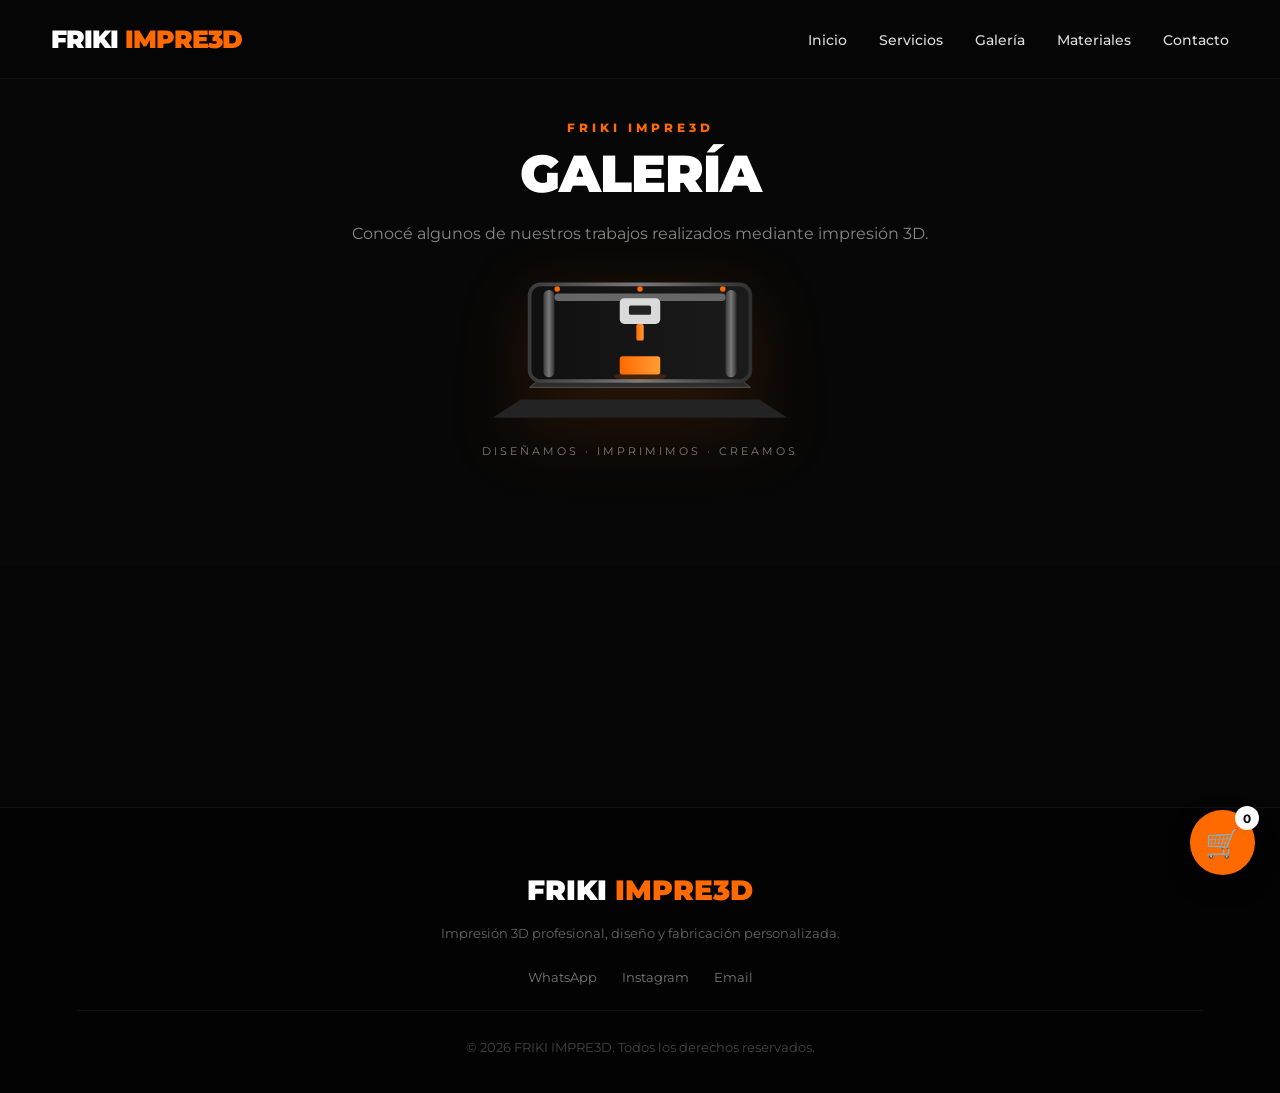
==== commit 389b86b5: "arreglo cargar producto" ====
--- a/galeria.html
+++ b/galeria.html
@@ -5,58 +5,27 @@
 
     <meta charset="UTF-8">
 
-    <meta
-        name="viewport"
-        content="width=device-width, initial-scale=1.0"
-    >
-
-    <meta
-        name="description"
-        content="Galería de trabajos de FRIKI IMPRE3D."
-    >
-
-    <meta
-        name="theme-color"
-        content="#070707"
-    >
-
-    <title>
-        Galería | FRIKI IMPRE3D
-    </title>
-
+    <meta name="viewport" content="width=device-width, initial-scale=1.0">
+
+    <meta name="description" content="Galería de trabajos de FRIKI IMPRE3D.">
+
+    <meta name="theme-color" content="#070707">
+
+    <title>Galería | FRIKI IMPRE3D</title>
 
     <!-- GOOGLE FONT -->
-
-    <link
-        rel="preconnect"
-        href="https://fonts.googleapis.com"
-    >
-
-    <link
-        rel="preconnect"
-        href="https://fonts.gstatic.com"
-        crossorigin
-    >
-
-    <link
-        href="https://fonts.googleapis.com/css2?family=Montserrat:wght@300;400;500;600;700;800;900&display=swap"
-        rel="stylesheet"
-    >
-
-
-    <!-- CSS PRINCIPAL -->
-
-    <link
-        rel="stylesheet"
-        href="styles.css"
-    >
+    <link rel="preconnect" href="https://fonts.googleapis.com">
+    <link rel="preconnect" href="https://fonts.gstatic.com" crossorigin>
+
+    <link href="https://fonts.googleapis.com/css2?family=Montserrat:wght@300;400;500;600;700;800;900&display=swap" rel="stylesheet">
+
+    <!-- CSS -->
+    <link rel="stylesheet" href="styles.css">
 
 </head>
 
-
 <body class="galleryPage">
 
-
 <!-- =====================================================
      HEADER
 ===================================================== -->
@@ -65,88 +34,25 @@
 
     <nav>
 
-
-        <!-- LOGO -->
-
-        <a
-            href="index.html"
-            class="logo"
-            aria-label="FRIKI IMPRE3D"
-        >
-
-            <h1>
-
-                FRIKI
-
-                <span>
-                    IMPRE3D
-                </span>
-
-            </h1>
-
+        <a href="index.html" class="logo" aria-label="FRIKI IMPRE3D">
+            <h1>FRIKI <span>IMPRE3D</span></h1>
         </a>
 
-
-        <!-- MENÚ -->
-
-        <button
-            class="menuButton"
-            type="button"
-            aria-label="Abrir menú"
-            aria-expanded="false"
-        >
+        <button class="menuButton" type="button" aria-label="Abrir menú" aria-expanded="false">
             ☰
         </button>
 
-
         <ul>
 
-            <li>
-
-                <a href="index.html">
-                    Inicio
-                </a>
-
-            </li>
-
-
-            <li>
-
-                <a href="index.html#servicios">
-                    Servicios
-                </a>
-
-            </li>
-
-
-            <li>
-
-                <a
-                    href="galeria.html"
-                    class="active"
-                >
-                    Galería
-                </a>
-
-            </li>
-
-
-            <li>
-
-                <a href="index.html#materiales">
-                    Materiales
-                </a>
-
-            </li>
-
-
-            <li>
-
-                <a href="index.html#contacto">
-                    Contacto
-                </a>
-
-            </li>
+            <li><a href="index.html">Inicio</a></li>
+
+            <li><a href="index.html#servicios">Servicios</a></li>
+
+            <li><a href="galeria.html" class="active">Galería</a></li>
+
+            <li><a href="index.html#materiales">Materiales</a></li>
+
+            <li><a href="index.html#contacto">Contacto</a></li>
 
         </ul>
 
@@ -154,741 +60,203 @@
 
 </header>
 
-
-
 <!-- =====================================================
      GALERÍA
 ===================================================== -->
 
 <main>
 
-
-    <section class="galleryPageHero">
-
-        <div class="sectionTitle">
-
-            <span>
-                FRIKI IMPRE3D
-            </span>
-
-
-            <h2>
-                GALERÍA
-            </h2>
-
-
-            <p>
-                Conocé algunos de nuestros trabajos
-                realizados mediante impresión 3D.
-            </p>
-
-<div class="printerHero">
-
-    <svg class="printer3D" viewBox="0 0 500 180">
-
-        <defs>
-            <linearGradient id="frame" x1="0" x2="1">
-                <stop offset="0%" stop-color="#3a3a3a"/>
-                <stop offset="50%" stop-color="#7a7a7a"/>
-                <stop offset="100%" stop-color="#2f2f2f"/>
-            </linearGradient>
-
-            <linearGradient id="glass" x1="0" x2="1">
-                <stop offset="0%" stop-color="#101010"/>
-                <stop offset="100%" stop-color="#1b1b1b"/>
-            </linearGradient>
-
-            <linearGradient id="orange" x1="0" x2="1">
-                <stop offset="0%" stop-color="#ff6a00"/>
-                <stop offset="100%" stop-color="#ff9d35"/>
-            </linearGradient>
-
-            <filter id="glow" x="-50%" y="-50%" width="200%" height="200%">
-                <feGaussianBlur stdDeviation="3"/>
-            </filter>
-        </defs>
-
-        <!-- Base -->
-        <polygon points="120,145 380,145 410,165 90,165"
-                 fill="#232323"/>
-
-        <!-- Cama -->
-        <polygon points="150,115 350,115 370,132 130,132"
-                 fill="#2d2d2d" stroke="#555" stroke-width="1"/>
-
-        <!-- Marco -->
-        <rect x="130" y="20" width="240" height="105" rx="12"
-              fill="url(#glass)" stroke="url(#frame)" stroke-width="4"/>
-
-        <!-- Columnas -->
-        <rect x="145" y="26" width="12" height="95" rx="6" fill="url(#frame)"/>
-        <rect x="343" y="26" width="12" height="95" rx="6" fill="url(#frame)"/>
-
-        <!-- Barra -->
-        <rect x="157" y="30" width="186" height="8" rx="4" fill="#666"/>
-
-        <!-- LEDs -->
-        <circle cx="160" cy="25" r="3" fill="#ff6a00"/>
-        <circle cx="250" cy="25" r="3" fill="#ff6a00"/>
-        <circle cx="340" cy="25" r="3" fill="#ff6a00"/>
-
-        <!-- Cabezal -->
-        <g class="head3d">
-            <rect x="228" y="35" width="44" height="28" rx="5"
-                  fill="#dadada"/>
-            <rect x="238" y="43" width="24" height="10" rx="2"
-                  fill="#222"/>
-            <rect x="246" y="63" width="8" height="18" rx="2"
-                  fill="url(#orange)"/>
-        </g>
-
-        <!-- Filamento -->
-        <line x1="250" y1="81" x2="250" y2="103"
-              class="filament3d"/>
-
-        <!-- Pieza -->
-        <rect x="228" y="98" width="44" height="20" rx="3"
-              fill="url(#orange)"/>
-
-        <!-- Glow -->
-        <ellipse cx="250" cy="120" rx="28" ry="5"
-                 fill="#ff6a00" opacity=".18"/>
-
-    </svg>
-
-    <p>DISEÑAMOS · IMPRIMIMOS · CREAMOS</p>
-
-</div>
-
-        </div>
-
-    </section>
-
-
-
-    <!-- =================================================
-         PROYECTOS
-    ================================================== -->
-
-    <section class="gallery galleryOnly">
-
-        <div class="galleryGrid">
-
-
-
-            <!-- PROYECTO 1 -->
-
-            <article
-                class="projectCard"
-                onclick="openGallery(0)"
-            >
-
-                <div class="galleryImage">
-
-                    <img
-                        src="images/figura/foto1.jpg"
-                        alt="DINO MACETA"
-                    >
-
-                    <span class="galleryCounter">
-                        4 FOTOS
-                    </span>
-
-                </div>
-
-
-
-                <div class="projectInfo">
-
-                    <span>
-                        FRIKI IMPRE3D-01
-                    </span>
-
-
-                    <h3>
-                        DINO MACETA
-                    </h3>
-
-
-                    <p>
-                        Figura realizada mediante
-                        impresión 3D personalizada.
-                    </p>
-
-
-                    <!-- PRECIO -->
-
-                    <div class="productPrice">
-                        $10.000
-                    </div>
-
-
-                    <!-- COMPRAR -->
-
-                    <button
-    type="button"
-    class="buyButton"
-    onclick="event.stopPropagation(); agregarAlCarrito('DINO MACETA', 10000)"
->
-    Agregar al carrito
-</button>
-
-
-                    <!-- VER PROYECTO -->
-
-                    <button
-                        type="button"
-                        class="viewProject"
-                        onclick="event.stopPropagation(); openGallery(0)"
-                    >
-                        Ver proyecto →
-                    </button>
-
-                </div>
-
-            </article>
-
-
-
-            <!-- PROYECTO 2 -->
-
-            <article
-                class="projectCard"
-                onclick="openGallery(1)"
-            >
-
-                <div class="galleryImage">
-
-                    <img
-                        src="images/prototipo/foto1.jpg"
-                        alt="Prototipo 3D"
-                    >
-
-                    <span class="galleryCounter">
-                        3 FOTOS
-                    </span>
-
-                </div>
-
-
-
-                <div class="projectInfo">
-
-                    <span>
-                        FRIKI IMPRE3D-02
-                    </span>
-
-
-                    <h3>
-                        MACETA BUDA
-                    </h3>
-
-
-                    <p>
-                        Diseño y fabricación de macetas
-                        personalizadas.
-                    </p>
-
-
-                    <!-- PRECIO -->
-
-                    <div class="productPrice">
-                        $8.000
-                    </div>
-
-
-                    <!-- COMPRAR -->
-
-                    <button
-                        type="button"
-                        class="buyButton"
-                        onclick="event.stopPropagation(); agregarAlCarrito('MACETA BUDA', 8000)"
-                    >
-                        Agregar al carrito
-                    </button>
-
-
-                    <!-- VER PROYECTO -->
-
-                    <button
-                        type="button"
-                        class="viewProject"
-                        onclick="event.stopPropagation(); openGallery(1)"
-                    >
-                        Ver proyecto →
-                    </button>
-
-                </div>
-
-            </article>
-
-
-
-            <!-- PROYECTO 3 -->
-
-            <article
-                class="projectCard"
-                onclick="openGallery(2)"
-            >
-
-                <div class="galleryImage">
-
-                    <img
-                        src="images/decoracion/foto1.jpg"
-                        alt="Decoración impresa en 3D"
-                    >
-
-                    <span class="galleryCounter">
-                        3 FOTOS
-                    </span>
-
-                </div>
-
-
-
-                <div class="projectInfo">
-
-                    <span>
-                        FRIKI IMPRE3D-03
-                    </span>
-
-
-                    <h3>
-                        MULTI MACETA DECORATIVA
-                    </h3>
-
-
-                    <p>
-                        Maceta decorativa multiuso.
-                    </p>
-
-
-                    <!-- PRECIO -->
-
-                    <div class="productPrice">
-                        $15.000
-                    </div>
-
-
-                    <!-- COMPRAR -->
-
-                    <button
-                        type="button"
-                        class="buyButton"
-                        onclick="event.stopPropagation(); agregarAlCarrito('MULTI MACETA DECORATIVA', 15000)"
-                    >
-                        Agregar al carrito
-                    </button>
-
-
-                    <!-- VER PROYECTO -->
-
-                    <button
-                        type="button"
-                        class="viewProject"
-                        onclick="event.stopPropagation(); openGallery(2)"
-                    >
-                        Ver proyecto →
-                    </button>
-
-                </div>
-
-            </article>
-
-
-
-            <!-- PROYECTO 4 -->
-
-            <article
-                class="projectCard"
-                onclick="openGallery(3)"
-            >
-
-                <div class="galleryImage">
-
-                    <img
-                        src="images/kittymaceta/foto1.jpg"
-                        alt="Repuesto impreso en 3D"
-                    >
-
-                    <span class="galleryCounter">
-                        6 FOTOS
-                    </span>
-
-                </div>
-
-
-
-                <div class="projectInfo">
-
-                    <span>
-                        FRIKI IMPRE3D-04
-                    </span>
-
-
-                    <h3>
-                        MACETA HELLO KITTY
-                    </h3>
-
-
-                    <p>
-                        Maceta decorativa con diseño de Hello Kitty.
-                    </p>
-
-
-                    <!-- PRECIO -->
-
-                    <div class="productPrice">
-                        $10.000
-                    </div>
-
-
-                    <!-- COMPRAR -->
-
-                    <button
-                        type="button"
-                        class="buyButton"
-                        onclick="event.stopPropagation(); agregarAlCarrito('MACETA HELLO KITTY', 10000)"
-                    >
-                        Agregar al carrito
-                    </button>
-
-
-                    <!-- VER PROYECTO -->
-
-                    <button
-                        type="button"
-                        class="viewProject"
-                        onclick="event.stopPropagation(); openGallery(3)"
-                    >
-                        Ver proyecto →
-                    </button>
-
-                </div>
-
-            </article>
-
-
-
-            <!-- PROYECTO 5 -->
-
-            <article
-                class="projectCard"
-                onclick="openGallery(4)"
-            >
-
-                <div class="galleryImage">
-
-                    <img
-                        src="images/llavero/foto1.jpg"
-                        alt="Llavero personalizado"
-                    >
-
-                    <span class="galleryCounter">
-                        4 FOTOS
-                    </span>
-
-                </div>
-
-
-
-                <div class="projectInfo">
-
-                    <span>
-                        FRIKI IMPRE3D-05
-                    </span>
-
-
-                    <h3>
-                        LLAVERO DARTH VADER
-                    </h3>
-
-
-                    <p>
-                        Llaveros y pequeños objetos
-                        completamente personalizados.
-                    </p>
-
-
-                    <!-- PRECIO -->
-
-                    <div class="productPrice">
-                        $1.500
-                    </div>
-
-
-                    <!-- COMPRAR -->
-
-                    <button
-                        type="button"
-                        class="buyButton"
-                        onclick="event.stopPropagation(); agregarAlCarrito('LLAVERO DARTH VADER', 1500)"
-                    >
-                        Agregar al carrito
-                    </button>
-
-
-                    <!-- VER PROYECTO -->
-
-                    <button
-                        type="button"
-                        class="viewProject"
-                        onclick="event.stopPropagation(); openGallery(4)"
-                    >
-                        Ver proyecto →
-                    </button>
-
-                </div>
-
-            </article>
-
-
-
-            <!-- PROYECTO 6 -->
-
-            <article
-                class="projectCard"
-                onclick="openGallery(5)"
-            >
-
-                <div class="galleryImage">
-
-                    <img
-                        src="images/clip/foto1.jpg"
-                        alt="CLIP SELLADOR DE BOLSAS"
-                    >
-
-                    <span class="galleryCounter">
-                        3 FOTOS
-                    </span>
-
-                </div>
-
-
-
-                <div class="projectInfo">
-
-                    <span>
-                        FRIKI IMPRE3D-06
-                    </span>
-
-
-                    <h3>
-                        CLIP SELLADOR DE BOLSAS
-                    </h3>
-
-
-                    <p>
-                        Clip sellador de bolsas impreso en 3D, ideal para mantener los alimentos frescos y organizados.
-                    </p>
-
-
-                    <!-- PRECIO -->
-
-                    <div class="productPrice">
-                        $500 c/u · Bolsa x10 $5.500
-                    </div>
-
-
-                    <!-- COMPRAR -->
-
-                    <button
-                        type="button"
-                        class="buyButton"
-                        onclick="event.stopPropagation(); agregarAlCarrito('CLIP SELLADOR DE BOLSAS', 500)"
-                    >
-                        Agregar al carrito
-                    </button>
-
-
-                    <!-- VER PROYECTO -->
-
-                    <button
-                        type="button"
-                        class="viewProject"
-                        onclick="event.stopPropagation(); openGallery(5)"
-                    >
-                        Ver proyecto →
-                    </button>
-
-                </div>
-
-            </article>
-
-
-
-        </div>
-
-    </section>
-
-
+<section class="galleryPageHero">
+
+    <div class="sectionTitle">
+
+        <span>FRIKI IMPRE3D</span>
+
+        <h2>GALERÍA</h2>
+
+        <p>
+            Conocé algunos de nuestros trabajos realizados mediante impresión 3D.
+        </p>
+
+        <div class="printerHero">
+
+            <svg class="printer3D" viewBox="0 0 500 180">
+
+                <defs>
+
+                    <linearGradient id="frame" x1="0" x2="1">
+                        <stop offset="0%" stop-color="#3a3a3a"/>
+                        <stop offset="50%" stop-color="#7a7a7a"/>
+                        <stop offset="100%" stop-color="#2f2f2f"/>
+                    </linearGradient>
+
+                    <linearGradient id="glass" x1="0" x2="1">
+                        <stop offset="0%" stop-color="#101010"/>
+                        <stop offset="100%" stop-color="#1b1b1b"/>
+                    </linearGradient>
+
+                    <linearGradient id="orange" x1="0" x2="1">
+                        <stop offset="0%" stop-color="#ff6a00"/>
+                        <stop offset="100%" stop-color="#ff9d35"/>
+                    </linearGradient>
+
+                    <filter id="glow" x="-50%" y="-50%" width="200%" height="200%">
+                        <feGaussianBlur stdDeviation="3"/>
+                    </filter>
+
+                </defs>
+
+                <!-- Base -->
+                <polygon points="120,145 380,145 410,165 90,165" fill="#232323"/>
+
+                <!-- Cama -->
+                <polygon points="150,115 350,115 370,132 130,132"
+                         fill="#2d2d2d"
+                         stroke="#555"
+                         stroke-width="1"/>
+
+                <!-- Marco -->
+                <rect x="130" y="20" width="240" height="105" rx="12"
+                      fill="url(#glass)"
+                      stroke="url(#frame)"
+                      stroke-width="4"/>
+
+                <!-- Columnas -->
+                <rect x="145" y="26" width="12" height="95" rx="6" fill="url(#frame)"/>
+                <rect x="343" y="26" width="12" height="95" rx="6" fill="url(#frame)"/>
+
+                <!-- Barra -->
+                <rect x="157" y="30" width="186" height="8" rx="4" fill="#666"/>
+
+                <!-- LEDs -->
+                <circle cx="160" cy="25" r="3" fill="#ff6a00"/>
+                <circle cx="250" cy="25" r="3" fill="#ff6a00"/>
+                <circle cx="340" cy="25" r="3" fill="#ff6a00"/>
+
+                <!-- Cabezal -->
+                <g class="head3d">
+                    <rect x="228" y="35" width="44" height="28" rx="5" fill="#dadada"/>
+                    <rect x="238" y="43" width="24" height="10" rx="2" fill="#222"/>
+                    <rect x="246" y="63" width="8" height="18" rx="2" fill="url(#orange)"/>
+                </g>
+
+                <!-- Filamento -->
+                <line x1="250" y1="81" x2="250" y2="103" class="filament3d"/>
+
+                <!-- Pieza -->
+                <rect x="228" y="98" width="44" height="20" rx="3" fill="url(#orange)"/>
+
+                <!-- Glow -->
+                <ellipse cx="250" cy="120" rx="28" ry="5" fill="#ff6a00" opacity=".18"/>
+
+            </svg>
+
+            <p>DISEÑAMOS · IMPRIMIMOS · CREAMOS</p>
+
+        </div>
+
+    </div>
+
+</section>
+
+<!-- =====================================================
+     PROYECTOS FIREBASE
+===================================================== -->
+
+<section class="gallery galleryOnly">
+
+    <div id="productosGrid" class="galleryGrid"></div>
+
+</section>
 </main>
 
-
-
 <!-- =====================================================
      FOOTER
 ===================================================== -->
 
 <footer>
 
-
     <div class="footerLogo">
-
-        <h2>
-
-            FRIKI
-
-            <span>
-                IMPRE3D
-            </span>
-
-        </h2>
-
-    </div>
-
-
+        <h2>FRIKI <span>IMPRE3D</span></h2>
+    </div>
 
     <p>
-        Impresión 3D profesional,
-        diseño y fabricación personalizada.
+        Impresión 3D profesional, diseño y fabricación personalizada.
     </p>
 
-
-
     <div class="footerSocial">
-
-        <a href="index.html#contacto">
-            WhatsApp
-        </a>
-
-        <a href="#">
-            Instagram
-        </a>
-
-        <a href="index.html#contacto">
-            Email
-        </a>
-
-    </div>
-
-
+        <a href="index.html#contacto">WhatsApp</a>
+        <a href="#">Instagram</a>
+        <a href="index.html#contacto">Email</a>
+    </div>
 
     <p class="copyright">
-
-        © 2026 FRIKI IMPRE3D.
-        Todos los derechos reservados.
-
+        © 2026 FRIKI IMPRE3D. Todos los derechos reservados.
     </p>
 
-
 </footer>
 
-
-
 <!-- =====================================================
      MODAL DE GALERÍA
 ===================================================== -->
 
-<div
-    class="galleryModal"
-    id="galleryModal"
->
-
+<div class="galleryModal" id="galleryModal">
 
     <div class="modalBackground"></div>
 
-
     <div class="modalContent">
-
 
         <button
             type="button"
             class="closeGallery"
             onclick="closeGallery()"
-            aria-label="Cerrar galería"
-        >
+            aria-label="Cerrar galería">
             ×
         </button>
 
-
-
         <div class="modalHeader">
-
-            <span id="modalCategory">
-                TRABAJO
-            </span>
-
-
-            <h2 id="modalTitle">
-                Proyecto
-            </h2>
-
-        </div>
-
-
+            <span id="modalCategory">TRABAJO</span>
+            <h2 id="modalTitle">Proyecto</h2>
+        </div>
 
         <div class="mainPhoto">
-
 
             <img
                 id="modalImage"
                 src=""
-                alt="Imagen del proyecto"
-            >
-
-
+                alt="Imagen del proyecto">
 
             <button
                 type="button"
                 class="galleryArrow prev"
                 onclick="previousPhoto(event)"
-                aria-label="Foto anterior"
-            >
+                aria-label="Foto anterior">
                 ‹
             </button>
-
-
 
             <button
                 type="button"
                 class="galleryArrow next"
                 onclick="nextPhoto(event)"
-                aria-label="Foto siguiente"
-            >
+                aria-label="Foto siguiente">
                 ›
             </button>
 
-
-        </div>
-
-
-
-        <div
-            class="photoCounter"
-            id="photoCounter"
-        >
+        </div>
+
+        <div class="photoCounter" id="photoCounter">
             1 / 1
         </div>
 
-
-
-        <div
-            class="thumbnails"
-            id="thumbnails"
-        ></div>
-
+        <div class="thumbnails" id="thumbnails"></div>
 
     </div>
 
 </div>
 
-
-
-<!-- =====================================================
-     JAVASCRIPT
-===================================================== -->
-<!-- CARRITO -->
+<!-- =====================================================
+     CARRITO
+===================================================== -->
 
 <div class="cartButton" onclick="toggleCarrito()">
     🛒 <span id="cartCount">0</span>
@@ -906,22 +274,19 @@
     </div>
 
     <div class="carritoFooter">
-
-        <h3>
-            Total: $<span id="totalCarrito">0</span>
-        </h3>
+        <h3>Total: $<span id="totalCarrito">0</span></h3>
 
         <button class="btn" onclick="finalizarCompra()">
             Finalizar compra
         </button>
-
     </div>
 
 </div>
-
-<script src="script.js"></script>
-
+<!-- =====================================================
+     JAVASCRIPT
+===================================================== -->
+
+<script type="module" src="script.js"></script>
 
 </body>
-
 </html>
--- a/styles.css
+++ b/styles.css
@@ -3680,4 +3680,161 @@
     0%{opacity:0;transform:translateY(0);}
     50%{opacity:1;}
     100%{opacity:0;transform:translateY(-5px);}
+}
+
+/* ===========================
+   LOGIN ADMIN
+=========================== */
+
+.adminLogin{
+    background:#070707;
+    min-height:100vh;
+    display:flex;
+    justify-content:center;
+    align-items:center;
+    font-family:Montserrat,sans-serif;
+}
+
+.loginBox{
+    width:360px;
+    max-width:90%;
+    background:#111;
+    border:1px solid #222;
+    border-radius:20px;
+    padding:40px;
+    text-align:center;
+}
+
+.loginBox h1{
+    color:#fff;
+    margin-bottom:8px;
+}
+
+.loginBox p{
+    color:#999;
+    margin-bottom:25px;
+}
+
+.loginBox input{
+    width:100%;
+    padding:14px;
+    margin-bottom:15px;
+    background:#1a1a1a;
+    border:1px solid #333;
+    color:#fff;
+    border-radius:10px;
+    font-size:15px;
+}
+
+.loginBox button{
+    width:100%;
+    padding:14px;
+    background:#ff6a00;
+    border:none;
+    color:white;
+    font-weight:700;
+    border-radius:10px;
+    cursor:pointer;
+}
+
+.loginBox button:hover{
+    background:#ff8124;
+}
+
+.errorText{
+    color:#ff5b5b;
+    margin-top:15px;
+}
+
+.adminPanel{
+    background:#0b0b0b;
+    color:white;
+    font-family:Montserrat,sans-serif;
+    padding:30px;
+}
+
+.panelHeader{
+    display:flex;
+    justify-content:space-between;
+    align-items:center;
+    margin-bottom:30px;
+}
+
+.formProducto{
+    max-width:700px;
+    margin:auto;
+}
+
+.formProducto input,
+.formProducto textarea{
+    width:100%;
+    margin:10px 0;
+    padding:15px;
+    background:#181818;
+    border:1px solid #333;
+    color:white;
+    border-radius:10px;
+}
+
+.uploadBox{
+    display:block;
+    padding:18px;
+    border:2px dashed #ff6a00;
+    border-radius:10px;
+    text-align:center;
+    cursor:pointer;
+    margin:15px 0;
+}
+
+#preview{
+    display:grid;
+    grid-template-columns:repeat(4,1fr);
+    gap:10px;
+}
+
+#preview img{
+    width:100%;
+    border-radius:8px;
+    aspect-ratio:1;
+    object-fit:cover;
+}
+
+#guardarBtn{
+    width:100%;
+    background:#ff6a00;
+    color:white;
+    border:none;
+    padding:16px;
+    border-radius:10px;
+    font-weight:bold;
+    cursor:pointer;
+}
+
+.cardProducto{
+    background:#181818;
+    border-radius:12px;
+    padding:15px;
+    margin-top:20px;
+}
+
+.miniImgs{
+    display:flex;
+    gap:8px;
+    margin:10px 0;
+}
+
+.miniImgs img{
+    width:70px;
+    height:70px;
+    object-fit:cover;
+    border-radius:8px;
+}
+
+.eliminarBtn{
+    background:#d62828;
+    color:#fff;
+    border:none;
+    padding:10px 16px;
+    border-radius:8px;
+    cursor:pointer;
 }
